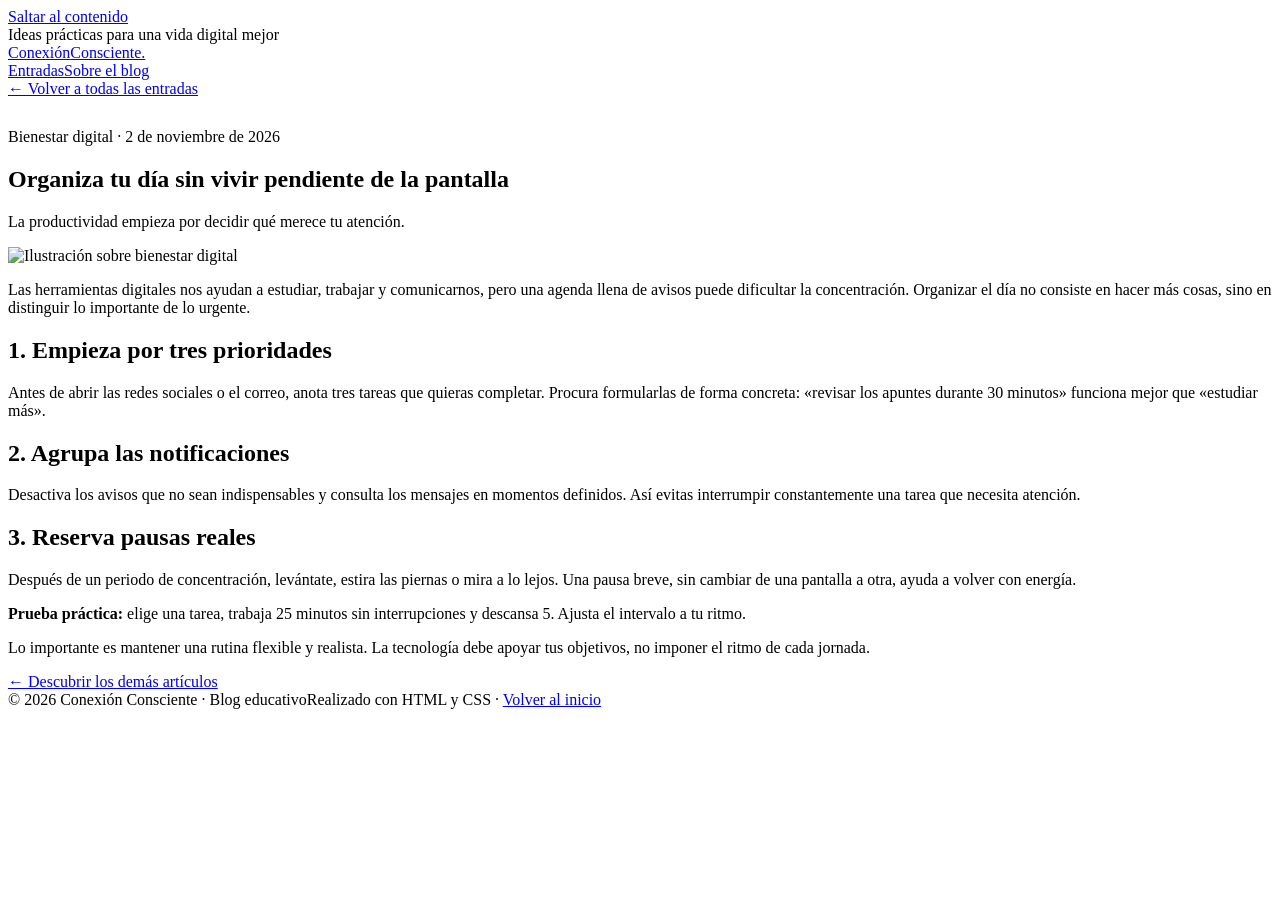
==== organiza-tu-dia.html @ f211f88a "Publicar organiza-tu-dia.html" ====
<!doctype html><html lang="es"><head><meta charset="utf-8"><meta name="viewport" content="width=device-width, initial-scale=1"><meta name="description" content="Tres hábitos sencillos para utilizar la tecnología a tu favor y recuperar tiempo de calidad."><title>Organiza tu día sin vivir pendiente de la pantalla | Conexión Consciente</title><link rel="stylesheet" href="assets/styles.css"></head><body><a class="skip" href="#contenido">Saltar al contenido</a><div class="topbar">Ideas prácticas para una vida digital mejor</div><header class="site-header"><nav class="nav wrap" aria-label="Navegación principal"><a class="brand" href="index.html">Conexión<span>Consciente.</span></a><div class="nav-links"><a href="index.html#entradas">Entradas</a><a href="index.html#sobre-el-blog">Sobre el blog</a></div></nav></header><main id="contenido"><article class="article-layout"><a class="back" href="index.html#entradas">← Volver a todas las entradas</a><p class="eyebrow" style="margin-top:30px">Bienestar digital · 2 de noviembre de 2026</p><h1 class="article-title">Organiza tu día sin vivir pendiente de la pantalla</h1><p class="article-subtitle">La productividad empieza por decidir qué merece tu atención.</p><img class="article-hero" src="assets/productividad.svg" alt="Ilustración sobre bienestar digital"><div class="article-content"><p>Las herramientas digitales nos ayudan a estudiar, trabajar y comunicarnos, pero una agenda llena de avisos puede dificultar la concentración. Organizar el día no consiste en hacer más cosas, sino en distinguir lo importante de lo urgente.</p><h2>1. Empieza por tres prioridades</h2><p>Antes de abrir las redes sociales o el correo, anota tres tareas que quieras completar. Procura formularlas de forma concreta: «revisar los apuntes durante 30 minutos» funciona mejor que «estudiar más».</p><h2>2. Agrupa las notificaciones</h2><p>Desactiva los avisos que no sean indispensables y consulta los mensajes en momentos definidos. Así evitas interrumpir constantemente una tarea que necesita atención.</p><h2>3. Reserva pausas reales</h2><p>Después de un periodo de concentración, levántate, estira las piernas o mira a lo lejos. Una pausa breve, sin cambiar de una pantalla a otra, ayuda a volver con energía.</p><div class="note"><strong>Prueba práctica:</strong> elige una tarea, trabaja 25 minutos sin interrupciones y descansa 5. Ajusta el intervalo a tu ritmo.</div><p>Lo importante es mantener una rutina flexible y realista. La tecnología debe apoyar tus objetivos, no imponer el ritmo de cada jornada.</p></div><div class="article-footer"><a class="read-link" href="index.html#entradas">← Descubrir los demás artículos</a></div></article></main><footer class="footer"><div class="wrap footer-inner"><span>© 2026 Conexión Consciente · Blog educativo</span><span>Realizado con HTML y CSS · <a href="index.html">Volver al inicio</a></span></div></footer></body></html>
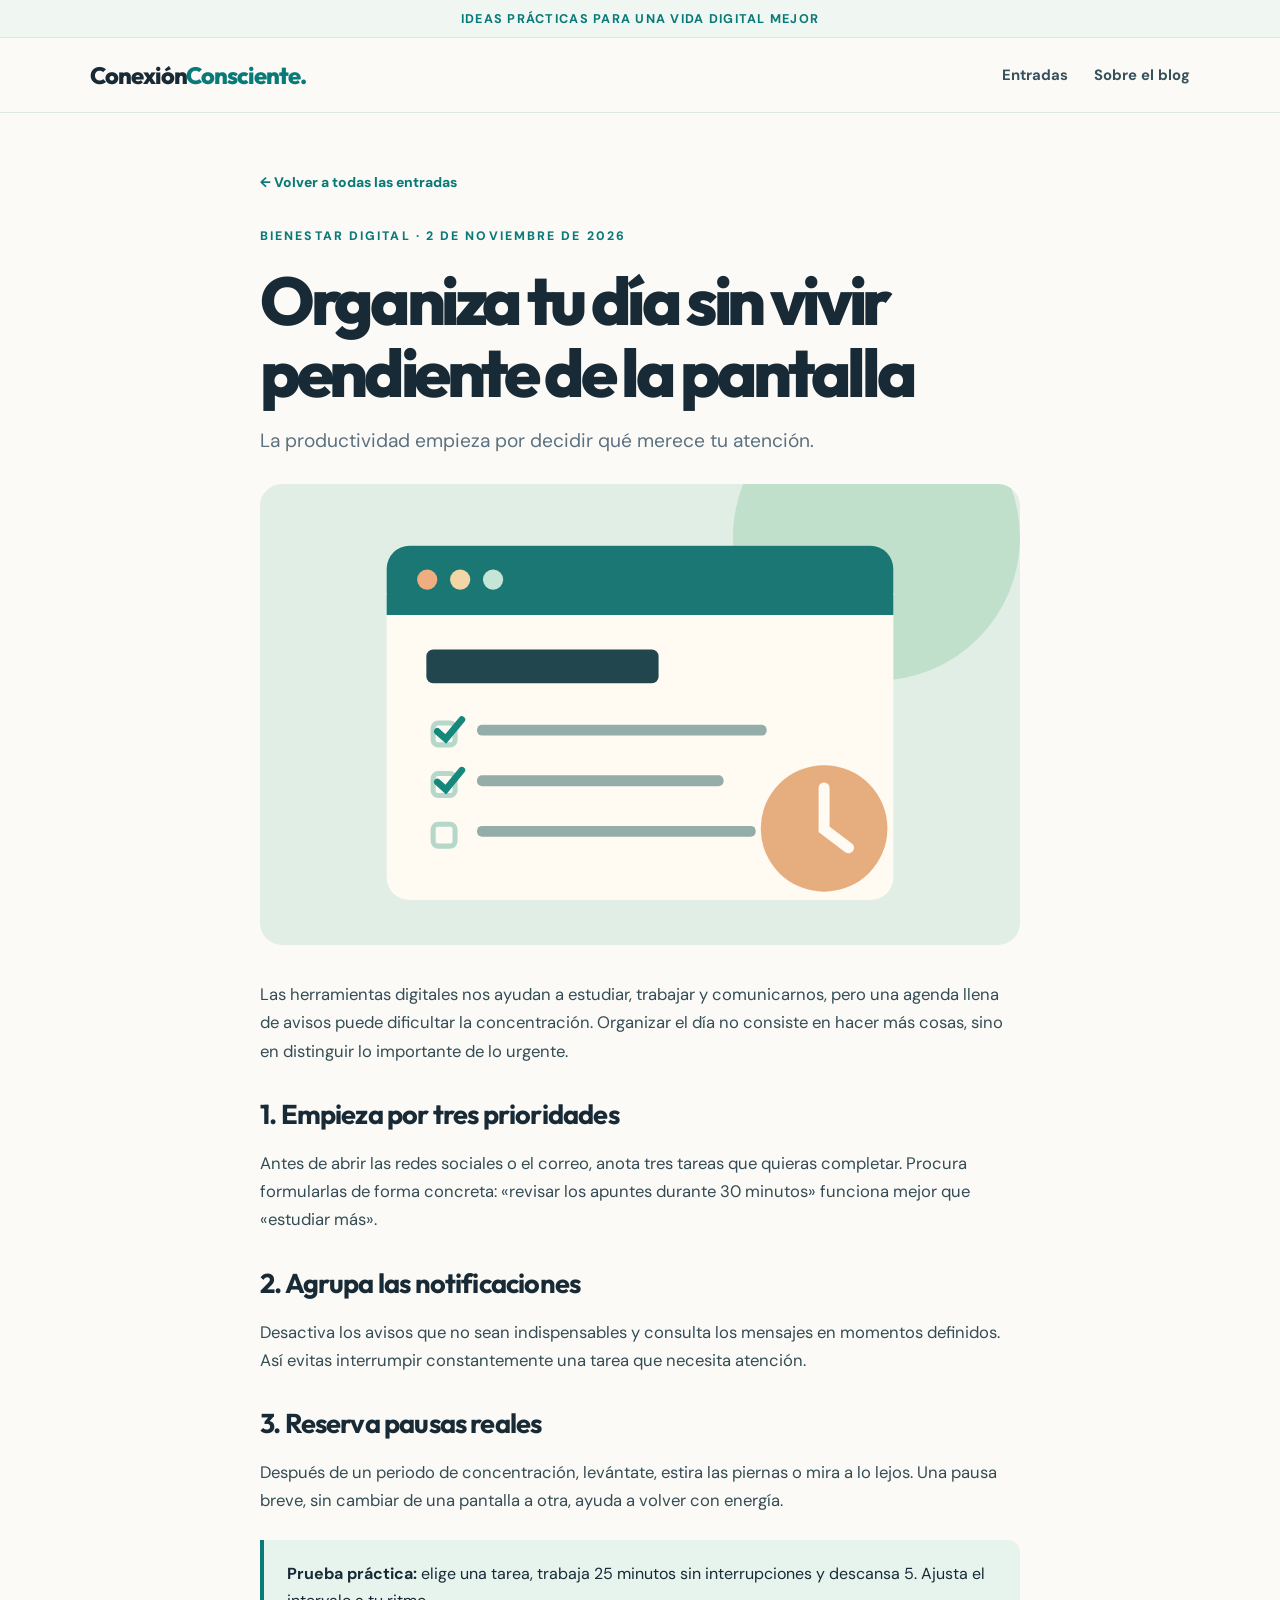
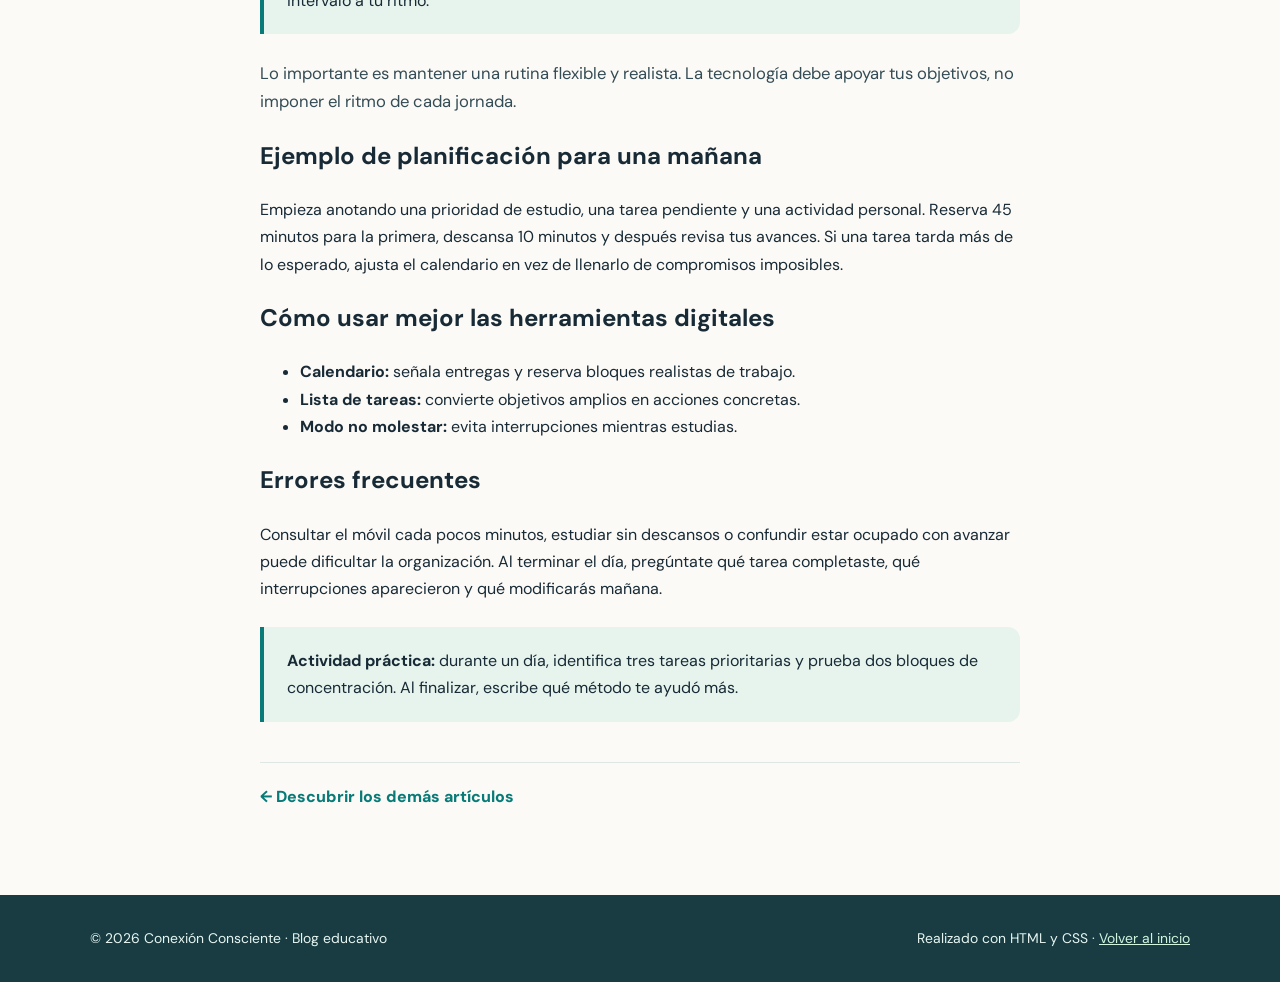
==== commit fb89e71d: "Ampliar explicaciones y ejemplos de organiza-tu-dia.html" ====
--- a/organiza-tu-dia.html
+++ b/organiza-tu-dia.html
@@ -1 +1 @@
-<!doctype html><html lang="es"><head><meta charset="utf-8"><meta name="viewport" content="width=device-width, initial-scale=1"><meta name="description" content="Tres hábitos sencillos para utilizar la tecnología a tu favor y recuperar tiempo de calidad."><title>Organiza tu día sin vivir pendiente de la pantalla | Conexión Consciente</title><link rel="stylesheet" href="assets/styles.css"></head><body><a class="skip" href="#contenido">Saltar al contenido</a><div class="topbar">Ideas prácticas para una vida digital mejor</div><header class="site-header"><nav class="nav wrap" aria-label="Navegación principal"><a class="brand" href="index.html">Conexión<span>Consciente.</span></a><div class="nav-links"><a href="index.html#entradas">Entradas</a><a href="index.html#sobre-el-blog">Sobre el blog</a></div></nav></header><main id="contenido"><article class="article-layout"><a class="back" href="index.html#entradas">← Volver a todas las entradas</a><p class="eyebrow" style="margin-top:30px">Bienestar digital · 2 de noviembre de 2026</p><h1 class="article-title">Organiza tu día sin vivir pendiente de la pantalla</h1><p class="article-subtitle">La productividad empieza por decidir qué merece tu atención.</p><img class="article-hero" src="assets/productividad.svg" alt="Ilustración sobre bienestar digital"><div class="article-content"><p>Las herramientas digitales nos ayudan a estudiar, trabajar y comunicarnos, pero una agenda llena de avisos puede dificultar la concentración. Organizar el día no consiste en hacer más cosas, sino en distinguir lo importante de lo urgente.</p><h2>1. Empieza por tres prioridades</h2><p>Antes de abrir las redes sociales o el correo, anota tres tareas que quieras completar. Procura formularlas de forma concreta: «revisar los apuntes durante 30 minutos» funciona mejor que «estudiar más».</p><h2>2. Agrupa las notificaciones</h2><p>Desactiva los avisos que no sean indispensables y consulta los mensajes en momentos definidos. Así evitas interrumpir constantemente una tarea que necesita atención.</p><h2>3. Reserva pausas reales</h2><p>Después de un periodo de concentración, levántate, estira las piernas o mira a lo lejos. Una pausa breve, sin cambiar de una pantalla a otra, ayuda a volver con energía.</p><div class="note"><strong>Prueba práctica:</strong> elige una tarea, trabaja 25 minutos sin interrupciones y descansa 5. Ajusta el intervalo a tu ritmo.</div><p>Lo importante es mantener una rutina flexible y realista. La tecnología debe apoyar tus objetivos, no imponer el ritmo de cada jornada.</p></div><div class="article-footer"><a class="read-link" href="index.html#entradas">← Descubrir los demás artículos</a></div></article></main><footer class="footer"><div class="wrap footer-inner"><span>© 2026 Conexión Consciente · Blog educativo</span><span>Realizado con HTML y CSS · <a href="index.html">Volver al inicio</a></span></div></footer></body></html>+<!doctype html><html lang="es"><head><meta charset="utf-8"><meta name="viewport" content="width=device-width, initial-scale=1"><meta name="description" content="Tres hábitos sencillos para utilizar la tecnología a tu favor y recuperar tiempo de calidad."><title>Organiza tu día sin vivir pendiente de la pantalla | Conexión Consciente</title><link rel="stylesheet" href="assets/styles.css"></head><body><a class="skip" href="#contenido">Saltar al contenido</a><div class="topbar">Ideas prácticas para una vida digital mejor</div><header class="site-header"><nav class="nav wrap" aria-label="Navegación principal"><a class="brand" href="index.html">Conexión<span>Consciente.</span></a><div class="nav-links"><a href="index.html#entradas">Entradas</a><a href="index.html#sobre-el-blog">Sobre el blog</a></div></nav></header><main id="contenido"><article class="article-layout"><a class="back" href="index.html#entradas">← Volver a todas las entradas</a><p class="eyebrow" style="margin-top:30px">Bienestar digital · 2 de noviembre de 2026</p><h1 class="article-title">Organiza tu día sin vivir pendiente de la pantalla</h1><p class="article-subtitle">La productividad empieza por decidir qué merece tu atención.</p><img class="article-hero" src="assets/productividad.svg" alt="Ilustración sobre bienestar digital"><div class="article-content"><p>Las herramientas digitales nos ayudan a estudiar, trabajar y comunicarnos, pero una agenda llena de avisos puede dificultar la concentración. Organizar el día no consiste en hacer más cosas, sino en distinguir lo importante de lo urgente.</p><h2>1. Empieza por tres prioridades</h2><p>Antes de abrir las redes sociales o el correo, anota tres tareas que quieras completar. Procura formularlas de forma concreta: «revisar los apuntes durante 30 minutos» funciona mejor que «estudiar más».</p><h2>2. Agrupa las notificaciones</h2><p>Desactiva los avisos que no sean indispensables y consulta los mensajes en momentos definidos. Así evitas interrumpir constantemente una tarea que necesita atención.</p><h2>3. Reserva pausas reales</h2><p>Después de un periodo de concentración, levántate, estira las piernas o mira a lo lejos. Una pausa breve, sin cambiar de una pantalla a otra, ayuda a volver con energía.</p><div class="note"><strong>Prueba práctica:</strong> elige una tarea, trabaja 25 minutos sin interrupciones y descansa 5. Ajusta el intervalo a tu ritmo.</div><p>Lo importante es mantener una rutina flexible y realista. La tecnología debe apoyar tus objetivos, no imponer el ritmo de cada jornada.</p></div><h2>Ejemplo de planificación para una mañana</h2><p>Empieza anotando una prioridad de estudio, una tarea pendiente y una actividad personal. Reserva 45 minutos para la primera, descansa 10 minutos y después revisa tus avances. Si una tarea tarda más de lo esperado, ajusta el calendario en vez de llenarlo de compromisos imposibles.</p><h2>Cómo usar mejor las herramientas digitales</h2><ul><li><strong>Calendario:</strong> señala entregas y reserva bloques realistas de trabajo.</li><li><strong>Lista de tareas:</strong> convierte objetivos amplios en acciones concretas.</li><li><strong>Modo no molestar:</strong> evita interrupciones mientras estudias.</li></ul><h2>Errores frecuentes</h2><p>Consultar el móvil cada pocos minutos, estudiar sin descansos o confundir estar ocupado con avanzar puede dificultar la organización. Al terminar el día, pregúntate qué tarea completaste, qué interrupciones aparecieron y qué modificarás mañana.</p><div class="note"><strong>Actividad práctica:</strong> durante un día, identifica tres tareas prioritarias y prueba dos bloques de concentración. Al finalizar, escribe qué método te ayudó más.</div></div><div class="article-footer"><a class="read-link" href="index.html#entradas">← Descubrir los demás artículos</a></div></article></main><footer class="footer"><div class="wrap footer-inner"><span>© 2026 Conexión Consciente · Blog educativo</span><span>Realizado con HTML y CSS · <a href="index.html">Volver al inicio</a></span></div></footer></body></html>
--- a/assets/styles.css
+++ b/assets/styles.css
@@ -0,0 +1,4 @@
+@import url('https://fonts.googleapis.com/css2?family=DM+Sans:wght@400;500;600;700&family=Outfit:wght@400;500;600;700;800&display=swap');
+:root{--ink:#172a36;--muted:#5c7180;--sea:#087a77;--mint:#d9f3e9;--cream:#fcfaf6;--border:#dfe7e5;--shadow:0 16px 45px rgba(22,62,65,.10)}
+*{box-sizing:border-box}html{scroll-behavior:smooth}body{margin:0;background:var(--cream);color:var(--ink);font-family:'DM Sans',Arial,sans-serif;line-height:1.7}a{color:inherit}a:focus-visible{outline:3px solid #f5a65c;outline-offset:4px}img{max-width:100%;display:block}.wrap{width:min(1100px,calc(100% - 42px));margin:auto}.topbar{background:#f0f6f2;border-bottom:1px solid var(--border);font-size:.79rem;color:var(--sea);font-weight:700;letter-spacing:.1em;text-transform:uppercase;text-align:center;padding:8px 12px}.site-header{background:rgba(252,250,246,.96);border-bottom:1px solid var(--border);position:sticky;top:0;z-index:10;backdrop-filter:blur(10px)}.nav{display:flex;justify-content:space-between;align-items:center;gap:20px;min-height:74px}.brand{text-decoration:none;font-family:Outfit,Arial,sans-serif;font-size:1.48rem;font-weight:800;letter-spacing:-.045em}.brand span{color:var(--sea)}.nav-links{display:flex;gap:26px;align-items:center}.nav-links a{font-size:.93rem;font-weight:700;text-decoration:none;color:#36515b}.nav-links a:hover,.nav-links a[aria-current=page]{color:var(--sea)}.hero{padding:85px 0 75px;display:grid;grid-template-columns:1.05fr .95fr;align-items:center;gap:45px}.eyebrow{color:var(--sea);font-size:.77rem;text-transform:uppercase;font-weight:800;letter-spacing:.17em;margin:0 0 17px}.hero h1,.article-title{font-family:Outfit,Arial,sans-serif;font-weight:800;line-height:1.08;letter-spacing:-.065em;font-size:clamp(2.8rem,6.1vw,5.1rem);margin:0 0 24px}.hero h1 em{font-style:normal;color:var(--sea)}.lead{font-size:1.14rem;color:var(--muted);max-width:540px;line-height:1.8}.btn{display:inline-flex;align-items:center;gap:10px;background:var(--sea);color:white;border-radius:40px;padding:12px 22px;text-decoration:none;font-weight:700;margin-top:16px}.btn:hover{background:#075f5d}.hero-art{border-radius:30px;box-shadow:var(--shadow);overflow:hidden;background:#c7ebe0}.hero-art img{width:100%;height:100%;object-fit:cover}.section{padding:15px 0 90px}.section-head{display:flex;justify-content:space-between;align-items:end;gap:15px;margin-bottom:30px}.section h2,.about h2{font-family:Outfit,Arial,sans-serif;font-size:2.25rem;line-height:1.18;letter-spacing:-.045em;margin:0}.section-head p{color:var(--muted);margin:0}.cards{display:grid;grid-template-columns:repeat(3,minmax(0,1fr));gap:22px}.post-card{background:white;border:1px solid var(--border);border-radius:21px;overflow:hidden;box-shadow:0 8px 23px rgba(22,62,65,.04);transition:transform .2s,box-shadow .2s}.post-card:hover{transform:translateY(-5px);box-shadow:var(--shadow)}.post-card img{width:100%;aspect-ratio:1.45;object-fit:cover}.post-body{padding:22px}.meta{font-size:.79rem;font-weight:800;letter-spacing:.09em;text-transform:uppercase;color:var(--sea)}.post-card h3{font-family:Outfit,Arial,sans-serif;font-size:1.42rem;line-height:1.25;margin:11px 0;letter-spacing:-.025em}.post-card p{color:var(--muted);margin:0 0 20px;font-size:.93rem}.read-link{color:var(--sea);font-weight:800;text-decoration:none}.read-link:hover{text-decoration:underline}.about{background:#eaf4ed;padding:55px 0;margin-bottom:0}.about-inner{display:grid;grid-template-columns:1fr 1.4fr;gap:35px}.about p{color:#445d63;margin:5px 0 0}.footer{background:#183c42;color:#e7f6f2;padding:32px 0}.footer-inner{display:flex;justify-content:space-between;gap:20px;align-items:center;font-size:.87rem}.footer a{color:#d1f5df}.article-layout{width:min(760px,calc(100% - 42px));margin:0 auto;padding:55px 0 85px}.back{font-size:.87rem;color:var(--sea);font-weight:800;text-decoration:none}.article-title{font-size:clamp(2.5rem,5.5vw,4.2rem);margin:14px 0 16px}.article-subtitle{font-size:1.2rem;color:var(--muted);margin:0 0 26px}.article-hero{width:100%;border-radius:22px;aspect-ratio:1.65;object-fit:cover;margin:27px 0 35px}.article-content h2{font-family:Outfit,Arial,sans-serif;letter-spacing:-.03em;font-size:1.7rem;line-height:1.3;margin:32px 0 11px}.article-content p,.article-content li{font-size:1.04rem;color:#334c55}.article-content ul{padding-left:25px}.article-content li{margin:8px 0}.note{padding:20px 23px;border-left:4px solid var(--sea);background:#e7f4ed;border-radius:0 12px 12px 0;margin:25px 0}.article-footer{border-top:1px solid var(--border);margin-top:40px;padding-top:20px}.skip{position:absolute;left:-9999px}.skip:focus{left:8px;top:8px;z-index:20;background:white;padding:12px}
+@media(max-width:780px){.hero{grid-template-columns:1fr;padding:60px 0 48px}.hero-art{max-width:520px}.cards{grid-template-columns:1fr 1fr}.about-inner{grid-template-columns:1fr}.section-head{display:block}.nav-links{gap:14px}.section-head p{margin-top:8px}}@media(max-width:560px){.cards{grid-template-columns:1fr}.nav{min-height:66px}.brand{font-size:1.25rem}.nav-links{gap:12px}.nav-links a{font-size:.82rem}.hero{gap:28px}.section{padding-bottom:55px}.footer-inner{flex-direction:column;align-items:flex-start}}
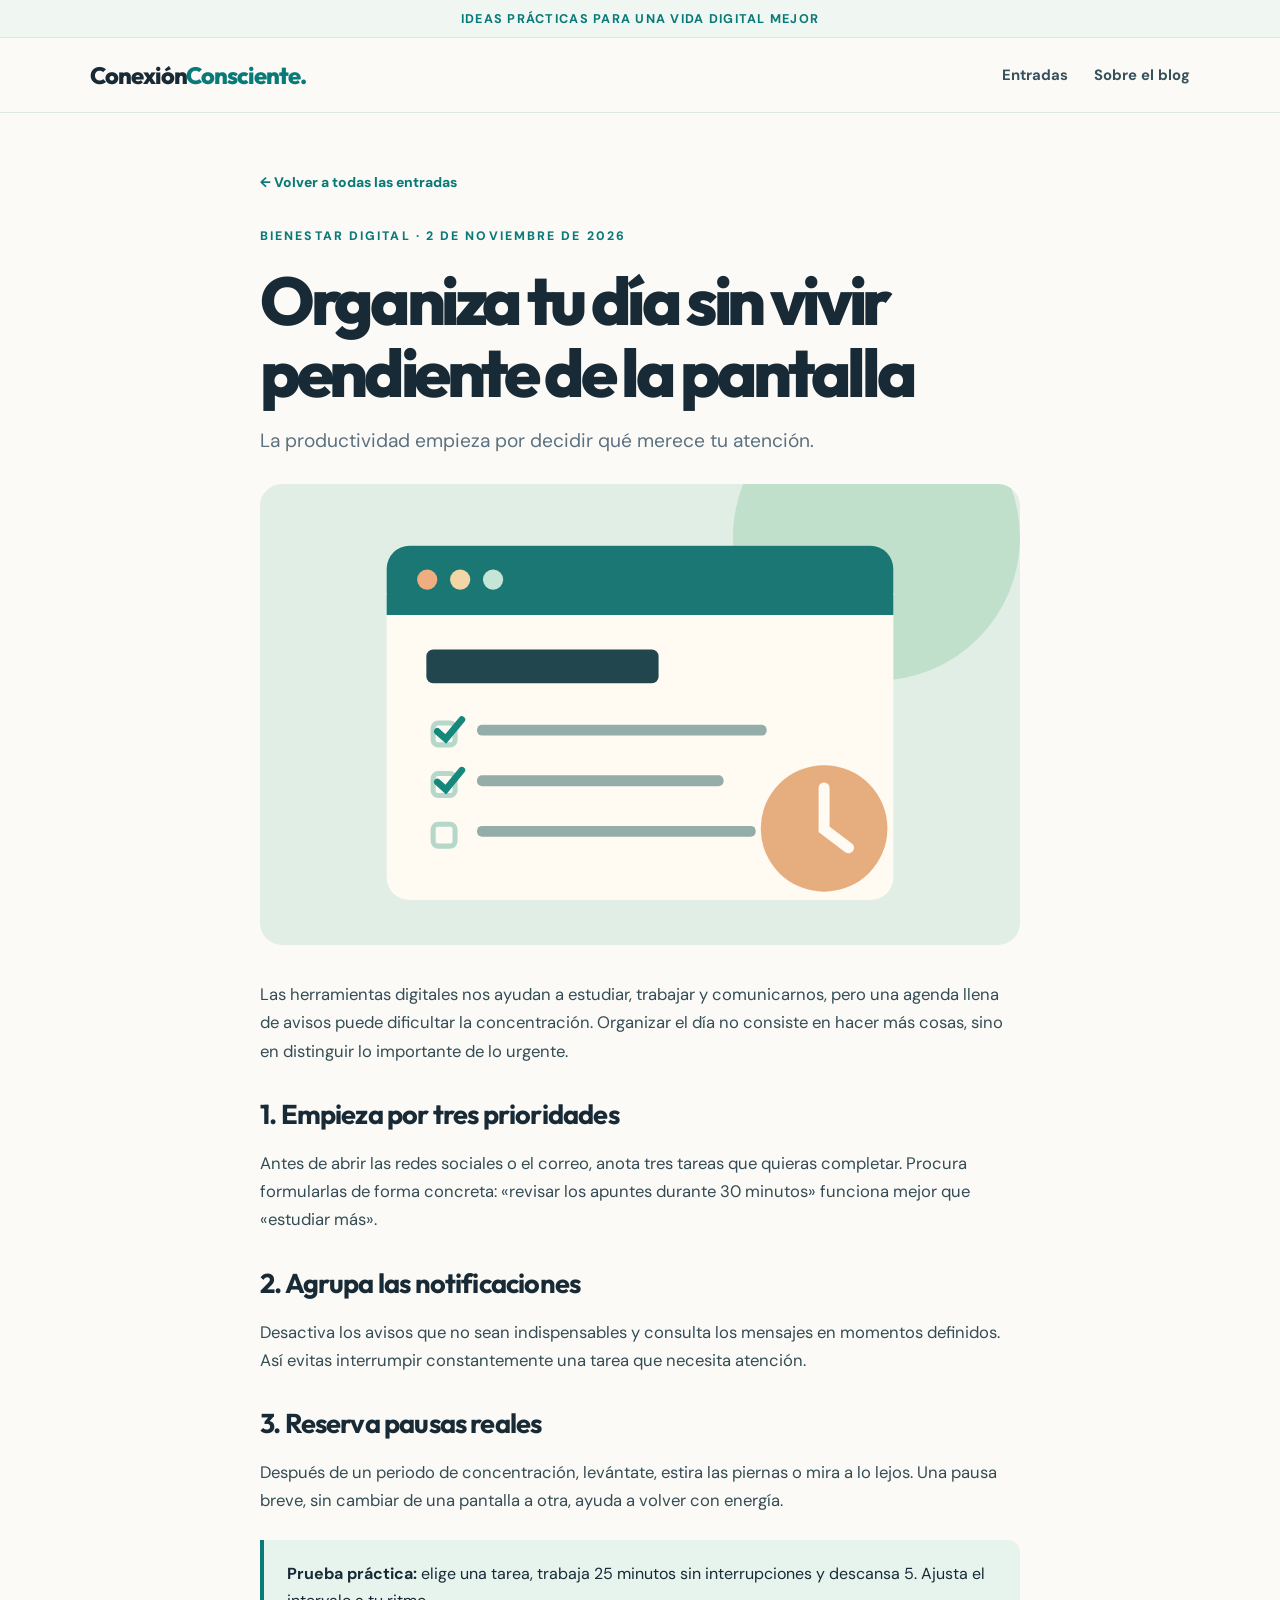
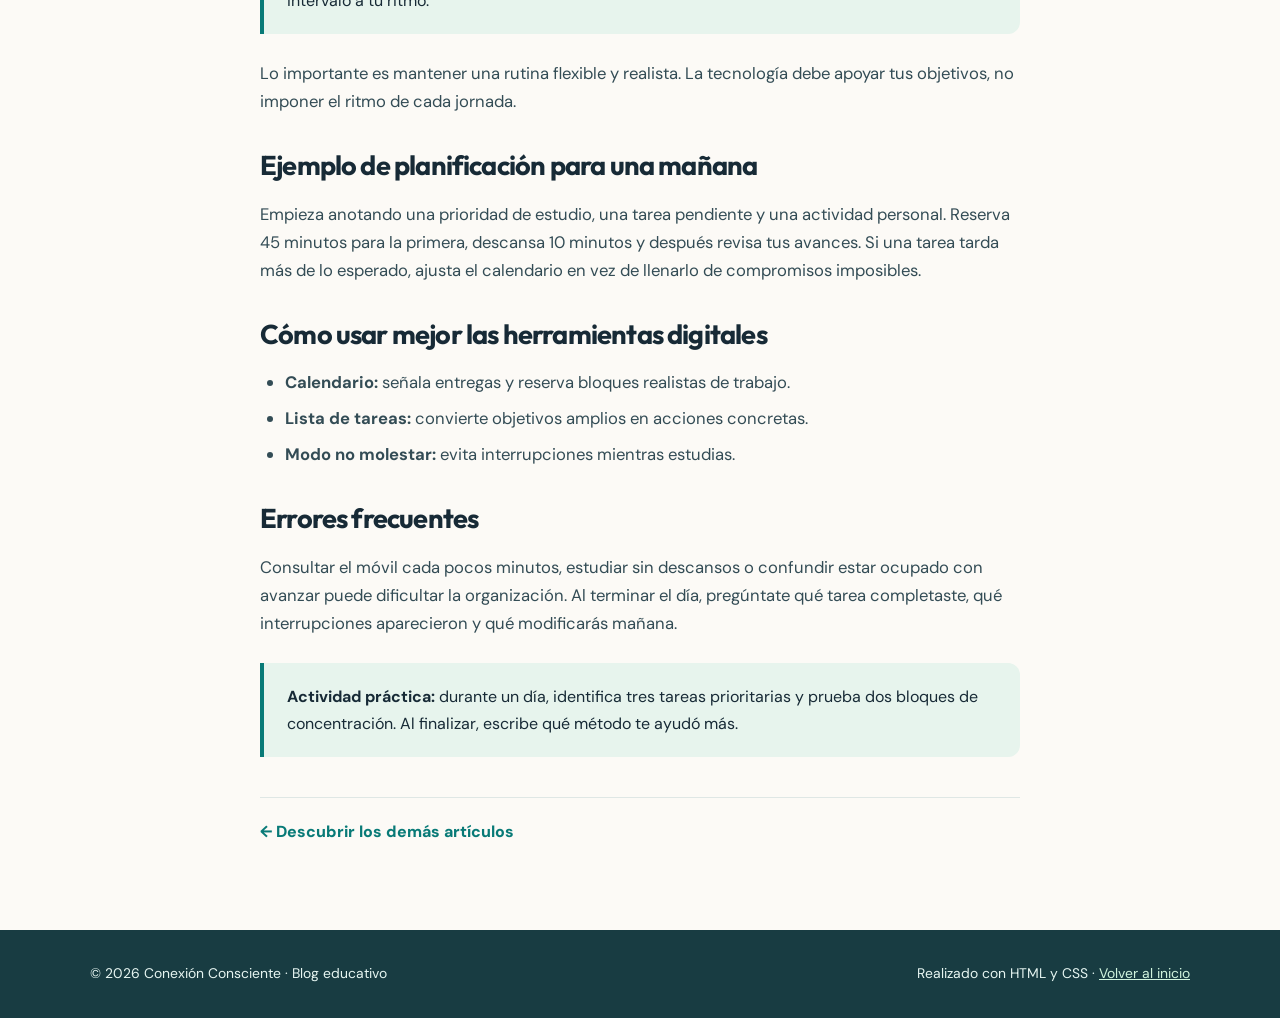
==== commit 1c1caadc: "Corregir estructura HTML del artículo" ====
--- a/organiza-tu-dia.html
+++ b/organiza-tu-dia.html
@@ -1 +1 @@
-<!doctype html><html lang="es"><head><meta charset="utf-8"><meta name="viewport" content="width=device-width, initial-scale=1"><meta name="description" content="Tres hábitos sencillos para utilizar la tecnología a tu favor y recuperar tiempo de calidad."><title>Organiza tu día sin vivir pendiente de la pantalla | Conexión Consciente</title><link rel="stylesheet" href="assets/styles.css"></head><body><a class="skip" href="#contenido">Saltar al contenido</a><div class="topbar">Ideas prácticas para una vida digital mejor</div><header class="site-header"><nav class="nav wrap" aria-label="Navegación principal"><a class="brand" href="index.html">Conexión<span>Consciente.</span></a><div class="nav-links"><a href="index.html#entradas">Entradas</a><a href="index.html#sobre-el-blog">Sobre el blog</a></div></nav></header><main id="contenido"><article class="article-layout"><a class="back" href="index.html#entradas">← Volver a todas las entradas</a><p class="eyebrow" style="margin-top:30px">Bienestar digital · 2 de noviembre de 2026</p><h1 class="article-title">Organiza tu día sin vivir pendiente de la pantalla</h1><p class="article-subtitle">La productividad empieza por decidir qué merece tu atención.</p><img class="article-hero" src="assets/productividad.svg" alt="Ilustración sobre bienestar digital"><div class="article-content"><p>Las herramientas digitales nos ayudan a estudiar, trabajar y comunicarnos, pero una agenda llena de avisos puede dificultar la concentración. Organizar el día no consiste en hacer más cosas, sino en distinguir lo importante de lo urgente.</p><h2>1. Empieza por tres prioridades</h2><p>Antes de abrir las redes sociales o el correo, anota tres tareas que quieras completar. Procura formularlas de forma concreta: «revisar los apuntes durante 30 minutos» funciona mejor que «estudiar más».</p><h2>2. Agrupa las notificaciones</h2><p>Desactiva los avisos que no sean indispensables y consulta los mensajes en momentos definidos. Así evitas interrumpir constantemente una tarea que necesita atención.</p><h2>3. Reserva pausas reales</h2><p>Después de un periodo de concentración, levántate, estira las piernas o mira a lo lejos. Una pausa breve, sin cambiar de una pantalla a otra, ayuda a volver con energía.</p><div class="note"><strong>Prueba práctica:</strong> elige una tarea, trabaja 25 minutos sin interrupciones y descansa 5. Ajusta el intervalo a tu ritmo.</div><p>Lo importante es mantener una rutina flexible y realista. La tecnología debe apoyar tus objetivos, no imponer el ritmo de cada jornada.</p></div><h2>Ejemplo de planificación para una mañana</h2><p>Empieza anotando una prioridad de estudio, una tarea pendiente y una actividad personal. Reserva 45 minutos para la primera, descansa 10 minutos y después revisa tus avances. Si una tarea tarda más de lo esperado, ajusta el calendario en vez de llenarlo de compromisos imposibles.</p><h2>Cómo usar mejor las herramientas digitales</h2><ul><li><strong>Calendario:</strong> señala entregas y reserva bloques realistas de trabajo.</li><li><strong>Lista de tareas:</strong> convierte objetivos amplios en acciones concretas.</li><li><strong>Modo no molestar:</strong> evita interrupciones mientras estudias.</li></ul><h2>Errores frecuentes</h2><p>Consultar el móvil cada pocos minutos, estudiar sin descansos o confundir estar ocupado con avanzar puede dificultar la organización. Al terminar el día, pregúntate qué tarea completaste, qué interrupciones aparecieron y qué modificarás mañana.</p><div class="note"><strong>Actividad práctica:</strong> durante un día, identifica tres tareas prioritarias y prueba dos bloques de concentración. Al finalizar, escribe qué método te ayudó más.</div></div><div class="article-footer"><a class="read-link" href="index.html#entradas">← Descubrir los demás artículos</a></div></article></main><footer class="footer"><div class="wrap footer-inner"><span>© 2026 Conexión Consciente · Blog educativo</span><span>Realizado con HTML y CSS · <a href="index.html">Volver al inicio</a></span></div></footer></body></html>+<!doctype html><html lang="es"><head><meta charset="utf-8"><meta name="viewport" content="width=device-width, initial-scale=1"><meta name="description" content="Tres hábitos sencillos para utilizar la tecnología a tu favor y recuperar tiempo de calidad."><title>Organiza tu día sin vivir pendiente de la pantalla | Conexión Consciente</title><link rel="stylesheet" href="assets/styles.css"></head><body><a class="skip" href="#contenido">Saltar al contenido</a><div class="topbar">Ideas prácticas para una vida digital mejor</div><header class="site-header"><nav class="nav wrap" aria-label="Navegación principal"><a class="brand" href="index.html">Conexión<span>Consciente.</span></a><div class="nav-links"><a href="index.html#entradas">Entradas</a><a href="index.html#sobre-el-blog">Sobre el blog</a></div></nav></header><main id="contenido"><article class="article-layout"><a class="back" href="index.html#entradas">← Volver a todas las entradas</a><p class="eyebrow" style="margin-top:30px">Bienestar digital · 2 de noviembre de 2026</p><h1 class="article-title">Organiza tu día sin vivir pendiente de la pantalla</h1><p class="article-subtitle">La productividad empieza por decidir qué merece tu atención.</p><img class="article-hero" src="assets/productividad.svg" alt="Ilustración sobre bienestar digital"><div class="article-content"><p>Las herramientas digitales nos ayudan a estudiar, trabajar y comunicarnos, pero una agenda llena de avisos puede dificultar la concentración. Organizar el día no consiste en hacer más cosas, sino en distinguir lo importante de lo urgente.</p><h2>1. Empieza por tres prioridades</h2><p>Antes de abrir las redes sociales o el correo, anota tres tareas que quieras completar. Procura formularlas de forma concreta: «revisar los apuntes durante 30 minutos» funciona mejor que «estudiar más».</p><h2>2. Agrupa las notificaciones</h2><p>Desactiva los avisos que no sean indispensables y consulta los mensajes en momentos definidos. Así evitas interrumpir constantemente una tarea que necesita atención.</p><h2>3. Reserva pausas reales</h2><p>Después de un periodo de concentración, levántate, estira las piernas o mira a lo lejos. Una pausa breve, sin cambiar de una pantalla a otra, ayuda a volver con energía.</p><div class="note"><strong>Prueba práctica:</strong> elige una tarea, trabaja 25 minutos sin interrupciones y descansa 5. Ajusta el intervalo a tu ritmo.</div><p>Lo importante es mantener una rutina flexible y realista. La tecnología debe apoyar tus objetivos, no imponer el ritmo de cada jornada.</p><h2>Ejemplo de planificación para una mañana</h2><p>Empieza anotando una prioridad de estudio, una tarea pendiente y una actividad personal. Reserva 45 minutos para la primera, descansa 10 minutos y después revisa tus avances. Si una tarea tarda más de lo esperado, ajusta el calendario en vez de llenarlo de compromisos imposibles.</p><h2>Cómo usar mejor las herramientas digitales</h2><ul><li><strong>Calendario:</strong> señala entregas y reserva bloques realistas de trabajo.</li><li><strong>Lista de tareas:</strong> convierte objetivos amplios en acciones concretas.</li><li><strong>Modo no molestar:</strong> evita interrupciones mientras estudias.</li></ul><h2>Errores frecuentes</h2><p>Consultar el móvil cada pocos minutos, estudiar sin descansos o confundir estar ocupado con avanzar puede dificultar la organización. Al terminar el día, pregúntate qué tarea completaste, qué interrupciones aparecieron y qué modificarás mañana.</p><div class="note"><strong>Actividad práctica:</strong> durante un día, identifica tres tareas prioritarias y prueba dos bloques de concentración. Al finalizar, escribe qué método te ayudó más.</div></div><div class="article-footer"><a class="read-link" href="index.html#entradas">← Descubrir los demás artículos</a></div></article></main><footer class="footer"><div class="wrap footer-inner"><span>© 2026 Conexión Consciente · Blog educativo</span><span>Realizado con HTML y CSS · <a href="index.html">Volver al inicio</a></span></div></footer></body></html>
